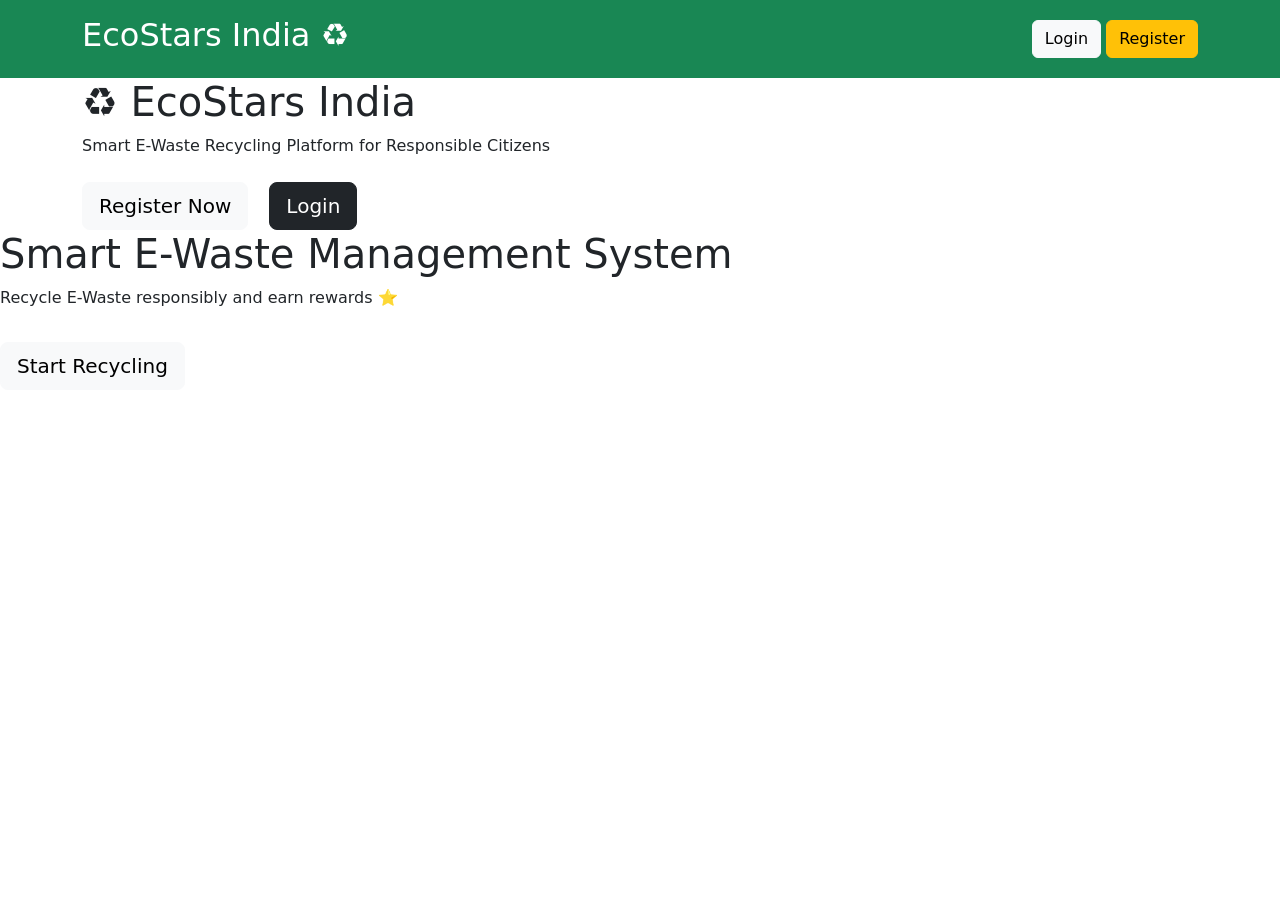
==== templates/index.html @ 44569940 "svvsdvs" ====
<!DOCTYPE html>
<html>

<head>

    <title>EcoStars India</title>

    <link rel="stylesheet" href="https://cdn.jsdelivr.net/npm/bootstrap@5.3.0/dist/css/bootstrap.min.css">

    <link rel="stylesheet" href="{{ url_for('static', filename='style.css') }}">

</head>

<body>

    <nav class="navbar navbar-dark bg-success p-3">

        <div class="container">

            <h2 class="text-white">
                EcoStars India ♻️
            </h2>

            <div>

                <a href="/login" class="btn btn-light">
                    Login
                </a>

                <a href="/register" class="btn btn-warning">
                    Register
                </a>

            </div>

        </div>

    </nav>

    <div class="hero">

        <div class="container">

            <h1>
                ♻️ EcoStars India
            </h1>

            <p>
                Smart E-Waste Recycling Platform for Responsible Citizens
            </p>

            <div class="mt-4">

                <a href="/register" class="btn btn-light btn-lg me-3">
                    Register Now
                </a>

                <a href="/login" class="btn btn-dark btn-lg">
                    Login
                </a>

            </div>

        </div>

    </div>
    <h1>
        Smart E-Waste Management System
    </h1>

    <p>
        Recycle E-Waste responsibly and earn rewards ⭐
    </p>

    <a href="/register" class="btn btn-light btn-lg mt-3">
        Start Recycling
    </a>

    </div>

    </div>

</body>

</html>
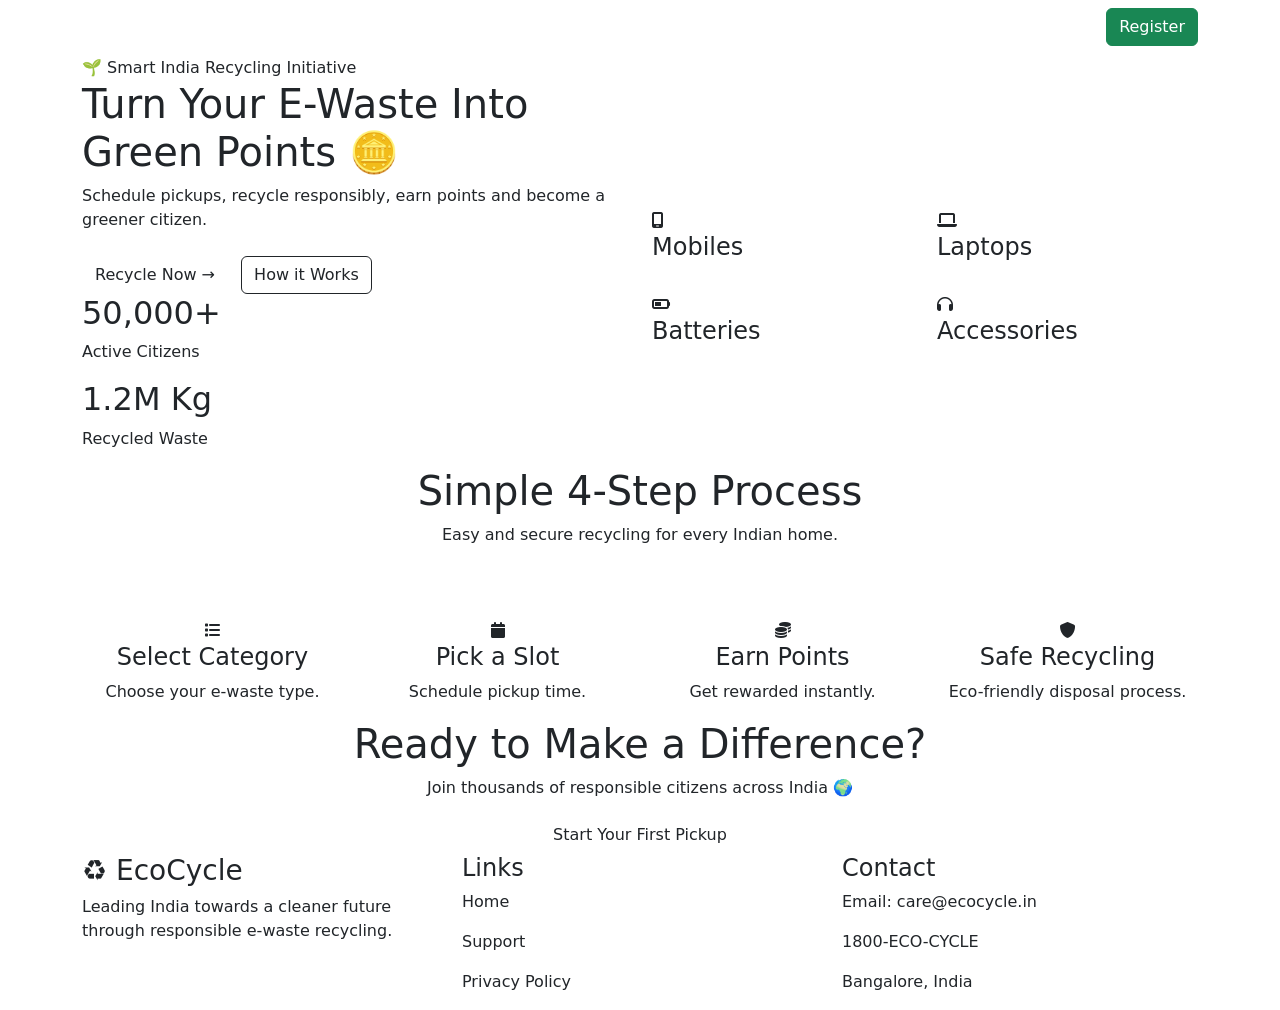
==== commit bd381bce: "fvdd" ====
--- a/templates/index.html
+++ b/templates/index.html
@@ -1,35 +1,67 @@
+<!-- templates/index.html -->
+
 <!DOCTYPE html>
-<html>
+<html lang="en">
 
 <head>
 
-    <title>EcoStars India</title>
+    <meta charset="UTF-8">
+
+    <meta name="viewport" content="width=device-width, initial-scale=1.0">
+
+    <title>EcoCycle</title>
 
     <link rel="stylesheet" href="https://cdn.jsdelivr.net/npm/bootstrap@5.3.0/dist/css/bootstrap.min.css">
 
+    <link rel="stylesheet" href="https://cdnjs.cloudflare.com/ajax/libs/font-awesome/6.5.1/css/all.min.css">
+
     <link rel="stylesheet" href="{{ url_for('static', filename='style.css') }}">
 
 </head>
 
 <body>
 
-    <nav class="navbar navbar-dark bg-success p-3">
+    <nav class="navbar navbar-expand-lg navbar-dark custom-nav">
 
         <div class="container">
 
-            <h2 class="text-white">
-                EcoStars India ♻️
-            </h2>
-
-            <div>
-
-                <a href="/login" class="btn btn-light">
-                    Login
-                </a>
-
-                <a href="/register" class="btn btn-warning">
-                    Register
-                </a>
+            <a class="navbar-brand fw-bold" href="#">
+
+                ♻️ EcoCycle
+
+            </a>
+
+            <button class="navbar-toggler" type="button" data-bs-toggle="collapse" data-bs-target="#navMenu">
+
+                <span class="navbar-toggler-icon"></span>
+
+            </button>
+
+            <div class="collapse navbar-collapse" id="navMenu">
+
+                <ul class="navbar-nav ms-auto">
+
+                    <li class="nav-item">
+
+                        <a class="nav-link" href="/login">
+
+                            Login
+
+                        </a>
+
+                    </li>
+
+                    <li class="nav-item ms-2">
+
+                        <a class="btn btn-success" href="/register">
+
+                            Register
+
+                        </a>
+
+                    </li>
+
+                </ul>
 
             </div>
 
@@ -37,48 +69,294 @@
 
     </nav>
 
-    <div class="hero">
+    <section class="hero-section">
 
         <div class="container">
 
+            <div class="row align-items-center">
+
+                <div class="col-lg-6">
+
+                    <div class="tag">
+
+                        🌱 Smart India Recycling Initiative
+
+                    </div>
+
+                    <h1 class="hero-title">
+
+                        Turn Your
+                        <span>E-Waste</span>
+                        Into Green Points 🪙
+
+                    </h1>
+
+                    <p class="hero-text">
+
+                        Schedule pickups, recycle responsibly,
+                        earn points and become a greener citizen.
+
+                    </p>
+
+                    <div class="mt-4">
+
+                        <a href="/register" class="btn hero-btn">
+
+                            Recycle Now →
+
+                        </a>
+
+                        <a href="#process" class="btn btn-outline-dark ms-2">
+
+                            How it Works
+
+                        </a>
+
+                    </div>
+
+                    <div class="stats-box">
+
+                        <div>
+
+                            <h2>50,000+</h2>
+                            <p>Active Citizens</p>
+
+                        </div>
+
+                        <div>
+
+                            <h2>1.2M Kg</h2>
+                            <p>Recycled Waste</p>
+
+                        </div>
+
+                    </div>
+
+                </div>
+
+                <div class="col-lg-6">
+
+                    <div class="row g-4 mt-3">
+
+                        <div class="col-6">
+
+                            <div class="category-card">
+
+                                <i class="fa-solid fa-mobile-screen"></i>
+
+                                <h4>Mobiles</h4>
+
+                            </div>
+
+                        </div>
+
+                        <div class="col-6">
+
+                            <div class="category-card">
+
+                                <i class="fa-solid fa-laptop"></i>
+
+                                <h4>Laptops</h4>
+
+                            </div>
+
+                        </div>
+
+                        <div class="col-6">
+
+                            <div class="category-card">
+
+                                <i class="fa-solid fa-battery-half"></i>
+
+                                <h4>Batteries</h4>
+
+                            </div>
+
+                        </div>
+
+                        <div class="col-6">
+
+                            <div class="category-card">
+
+                                <i class="fa-solid fa-headphones"></i>
+
+                                <h4>Accessories</h4>
+
+                            </div>
+
+                        </div>
+
+                    </div>
+
+                </div>
+
+            </div>
+
+        </div>
+
+    </section>
+
+    <section class="process-section" id="process">
+
+        <div class="container text-center">
+
+            <h1 class="section-title">
+
+                Simple 4-Step Process
+
+            </h1>
+
+            <p class="section-subtitle">
+
+                Easy and secure recycling for every Indian home.
+
+            </p>
+
+            <div class="row mt-5 g-4">
+
+                <div class="col-md-3">
+
+                    <div class="process-card">
+
+                        <i class="fa-solid fa-list"></i>
+
+                        <h4>Select Category</h4>
+
+                        <p>
+                            Choose your e-waste type.
+                        </p>
+
+                    </div>
+
+                </div>
+
+                <div class="col-md-3">
+
+                    <div class="process-card">
+
+                        <i class="fa-solid fa-calendar"></i>
+
+                        <h4>Pick a Slot</h4>
+
+                        <p>
+                            Schedule pickup time.
+                        </p>
+
+                    </div>
+
+                </div>
+
+                <div class="col-md-3">
+
+                    <div class="process-card">
+
+                        <i class="fa-solid fa-coins"></i>
+
+                        <h4>Earn Points</h4>
+
+                        <p>
+                            Get rewarded instantly.
+                        </p>
+
+                    </div>
+
+                </div>
+
+                <div class="col-md-3">
+
+                    <div class="process-card">
+
+                        <i class="fa-solid fa-shield"></i>
+
+                        <h4>Safe Recycling</h4>
+
+                        <p>
+                            Eco-friendly disposal process.
+                        </p>
+
+                    </div>
+
+                </div>
+
+            </div>
+
+        </div>
+
+    </section>
+
+    <section class="cta-section">
+
+        <div class="container text-center">
+
             <h1>
-                ♻️ EcoStars India
+
+                Ready to Make a Difference?
+
             </h1>
 
             <p>
-                Smart E-Waste Recycling Platform for Responsible Citizens
+
+                Join thousands of responsible citizens across India 🌍
+
             </p>
 
-            <div class="mt-4">
-
-                <a href="/register" class="btn btn-light btn-lg me-3">
-                    Register Now
-                </a>
-
-                <a href="/login" class="btn btn-dark btn-lg">
-                    Login
-                </a>
+            <a href="/register" class="btn cta-btn">
+
+                Start Your First Pickup
+
+            </a>
+
+        </div>
+
+    </section>
+
+    <footer class="footer">
+
+        <div class="container">
+
+            <div class="row">
+
+                <div class="col-md-4">
+
+                    <h3>♻️ EcoCycle</h3>
+
+                    <p>
+
+                        Leading India towards a cleaner future
+                        through responsible e-waste recycling.
+
+                    </p>
+
+                </div>
+
+                <div class="col-md-4">
+
+                    <h4>Links</h4>
+
+                    <p>Home</p>
+                    <p>Support</p>
+                    <p>Privacy Policy</p>
+
+                </div>
+
+                <div class="col-md-4">
+
+                    <h4>Contact</h4>
+
+                    <p>Email: care@ecocycle.in</p>
+                    <p>1800-ECO-CYCLE</p>
+                    <p>Bangalore, India</p>
+
+                </div>
 
             </div>
 
         </div>
 
-    </div>
-    <h1>
-        Smart E-Waste Management System
-    </h1>
-
-    <p>
-        Recycle E-Waste responsibly and earn rewards ⭐
-    </p>
-
-    <a href="/register" class="btn btn-light btn-lg mt-3">
-        Start Recycling
-    </a>
-
-    </div>
-
-    </div>
+    </footer>
+
+    <script src="https://cdn.jsdelivr.net/npm/bootstrap@5.3.0/dist/js/bootstrap.bundle.min.js">
+    </script>
 
 </body>
 
